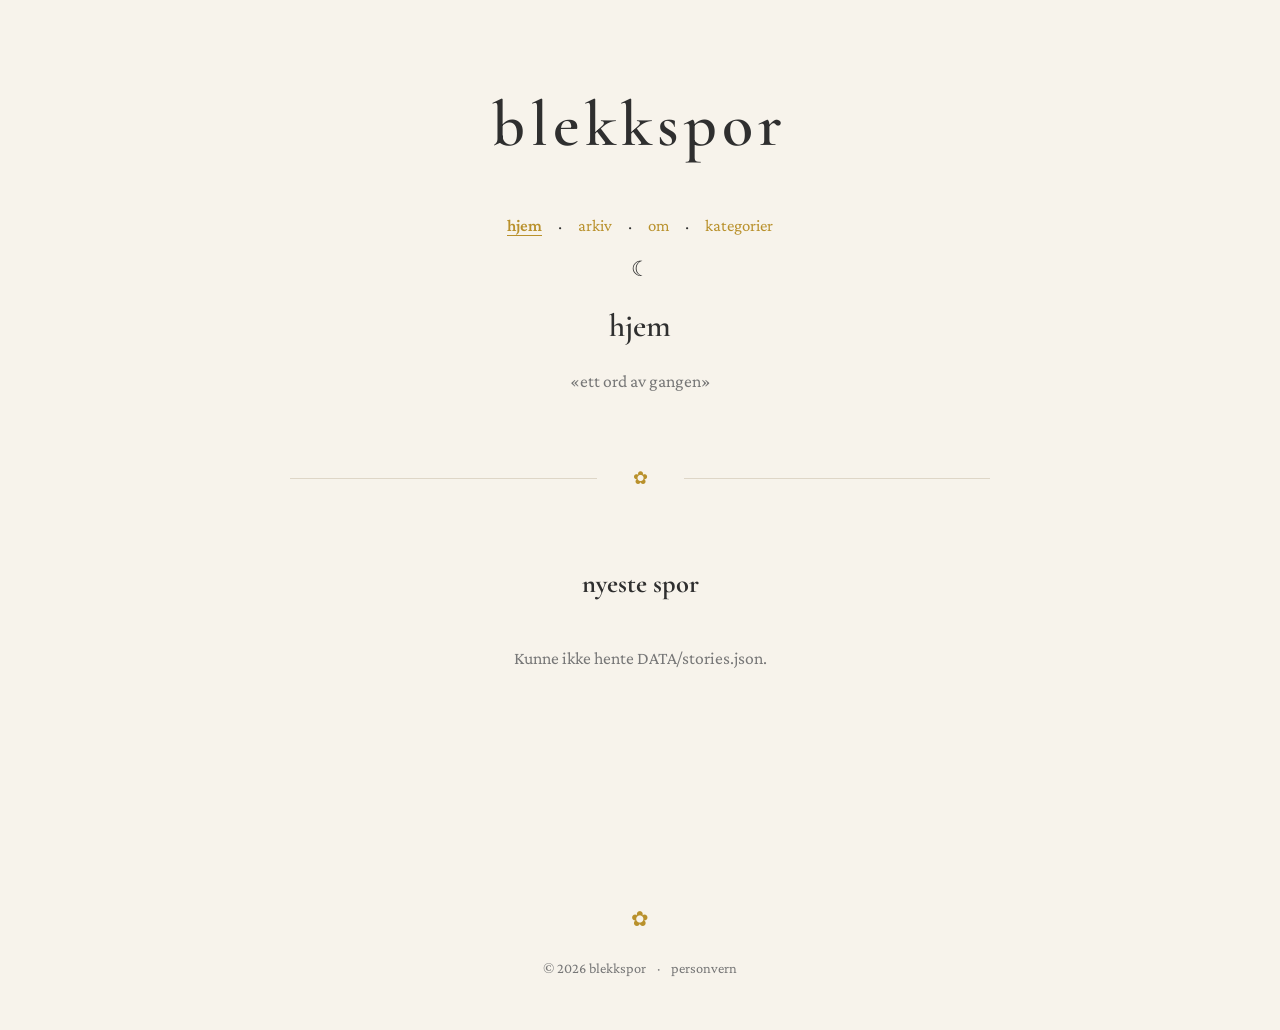
==== index.html @ 4f371b9d "Add files via upload" ====
<!DOCTYPE html>
<html lang="no">

<head>

    <!-- ============================ DOKUMENT ============================ -->

    <!-- ----------------------------- GENERELT ----------------------------- -->

    <meta charset="UTF-8">
    <meta name="viewport" content="width=device-width, initial-scale=1.0">

    <title>blekkspor</title>

    <meta
        name="description"
        content="blekkspor – noveller, dikt og andre tekster, ett ord av gangen."
    >

    <link rel="icon" href="favicon.svg" type="image/svg+xml">
    <link rel="stylesheet" href="css/style.css">


    <!-- ------------------------------ FONTER ------------------------------ -->

    <link rel="preconnect" href="https://fonts.googleapis.com">
    <link rel="preconnect" href="https://fonts.gstatic.com" crossorigin>

    <link
        href="https://fonts.googleapis.com/css2?family=Cormorant+Garamond:wght@500;600&family=Crimson+Pro:wght@400;500&display=swap"
        rel="stylesheet"
    >

</head>

<body>

    <!-- ============================= HEADER ============================= -->

    <header>

        <!-- ----------------------------- TITTEL ----------------------------- -->

        <h1 class="site-title">
            <a href="index.html">blekkspor</a>
        </h1>


        <!-- -------------------------- NAVIGASJON --------------------------- -->

        <nav
            class="main-nav"
            aria-label="Hovednavigasjon">

            <a href="index.html">hjem</a>
            <span aria-hidden="true">·</span>

            <a href="archive.html">arkiv</a>
            <span aria-hidden="true">·</span>

            <a href="about.html">om</a>
            <span aria-hidden="true">·</span>

            <a href="categories.html">kategorier</a>

        </nav>


        <!-- --------------------------- TEMAKNAPP --------------------------- -->

        <button
            class="theme-toggle"
            type="button"
            aria-label="Bytt mellom lys og mørk modus">

            ☾

        </button>

    </header>


    <!-- ============================== MAIN ============================== -->

    <main class="home-page">

        <!-- ----------------------------- INTRO ----------------------------- -->

        <h2>hjem</h2>

        <p class="home-intro">
            «ett ord av gangen»
        </p>

        <div
            class="page-divider"
            aria-hidden="true">

            <span>✿</span>

        </div>


        <!-- ------------------------- NYESTE HISTORIER ---------------------- -->

        <section class="latest-stories">

            <h2>nyeste spor</h2>

            <div id="latest-stories"></div>

        </section>

    </main>


    <!-- ============================= FOOTER ============================= -->

    <footer>

        <!-- ---------------------- DIVIDER OG COPYRIGHT --------------------- -->

        <div
            class="footer-divider"
            aria-hidden="true">

            ✿

        </div>

        <p class="footer-text">

            &copy;
            <span id="year"></span>

            <a href="index.html">
                blekkspor
            </a>

            <span aria-hidden="true">·</span>

            <a href="privacy.html">
                personvern
            </a>

            <span
                id="admin-footer-link"
                hidden>

                <span aria-hidden="true">·</span>

                <a href="ADMIN/admin-index.html">
                    admin
                </a>

            </span>

        </p>

    </footer>


    <!-- ========================== JAVASCRIPT ============================ -->

    <script src="js/main.js"></script>
    <script src="js/home.js"></script>

</body>

</html>
---- css/style.css ----
/*==============================================================================
    VARIABLER
==============================================================================*/

/* ------------------------------- FARGER ------------------------------------- */

/* Farger brukt gjennom hele nettstedet. */

:root {
    --background: #f7f3eb;
    --text: #2f2f2f;

    --link: #b9912c;
    --link-hover: #96741f;

    --border: #ded6c7;

    --text-muted: #777;
    --text-subtle: #888;

    --card-background: transparent;
}


/* ------------------------------- TYPOGRAFI ---------------------------------- */

/* Skrifttyper brukt gjennom hele nettstedet. */

:root {
    --font-body: "Crimson Pro", serif;
    --font-heading: "Cormorant Garamond", serif;
}


/* ------------------------------- SPACING ------------------------------------ */

/* Standardbredder og avstander brukt på flere sider. */

:root {
    --content-width: 700px;
    --wide-content-width: 900px;
    --page-padding: 2rem;
}



/*==============================================================================
    GENERELT
==============================================================================*/

/* ------------------------------- NULLSTILLING ------------------------------- */

/* Fjerner nettleserens standardavstander og gir mer forutsigbar størrelsesberegning. */

* {
    margin: 0;
    padding: 0;
    box-sizing: border-box;
}


/* ------------------------------- SIDEOPPSETT ------------------------------- */

body {
    background: var(--background);
    color: var(--text);

    font-family: var(--font-body);
    font-size: 1.1rem;
    line-height: 1.9;
}

main {
    width: 100%;
    max-width: var(--content-width);

    margin: 0 auto;
    padding: 0 var(--page-padding) 3rem;
}


/* ------------------------------- TYPOGRAFI --------------------------------- */

h1,
h2,
h3 {
    font-family: var(--font-heading);
}


/* ------------------------------- LENKER ------------------------------------ */

a {
    color: var(--link);
    text-decoration: none;
}

a:hover {
    color: var(--link-hover);
    text-decoration: underline;
}


/* ------------------------------- RESET -------------------------------------- */
/* Standard nullstilling av nettleserstiler. */

* {
    margin: 0;
    padding: 0;
    box-sizing: border-box;
}


/* ------------------------------- BODY --------------------------------------- */
/* Grunnleggende oppsett for hele siden. */

body {
    background: var(--background);
    color: var(--text);

    font-family: var(--font-body);
    font-size: 1.1rem;
    line-height: 1.9;
}


/* ------------------------------- BRØDTEKST ---------------------------------- */
/* Vanlig tekst, avsnitt og overskrifter. */

main {
    width: 100%;
    max-width: var(--content-width);

    margin: 0 auto;
    padding: 0 var(--page-padding) 3rem;
}

h1,
h2,
h3 {
    font-family: var(--font-heading);
}


/* ------------------------------- LENKER ------------------------------------- */
/* Standard utseende på lenker. */

a {
    color: var(--link);
}

a:hover {
    color: var(--link-hover);
    letter-spacing: 0.2em;
}


/* ------------------------------- LISTER ------------------------------------- */
/* ul, ol og li. */

ul,
ol {
    padding-left: 1.5rem;
}

li {
    margin-bottom: 0.5rem;
}


/* ------------------------------- BILDER ------------------------------------- */
/* img og andre generelle medier. */

img {
    display: block;
    max-width: 100%;
    height: auto;
}


/*==============================================================================
    HEADER
==============================================================================*/

/* ------------------------------- HEADER ------------------------------------- */
/* Nettstedets overskrift og logo. */

header {
    margin: 4rem 0 1rem;
    text-align: center;
}

h1 {
    margin-bottom: 1.5rem;

    font-size: 4rem;
    font-weight: 600;
    letter-spacing: 0.08em;
}

.site-title a {
    color: inherit;
    text-decoration: none;
    transition: color 0.2s ease;
}

.site-title a:hover {
    color: var(--link);
}


/* ------------------------------- NAVIGASJON --------------------------------- */
/* Hovednavigasjonen mellom sidene. */

.main-nav {
    display: flex;
    justify-content: center;
    flex-wrap: wrap;
    gap: 1rem;
}

.main-nav a {
    color: var(--link);

    font-size: 1.05rem;
    text-decoration: none;

    transition: color 0.2s ease;
}

.main-nav a:hover {
    color: var(--link-hover);
}

.main-nav a.active {
    font-weight: 600;
    text-decoration: underline;
    text-underline-offset: 0.25em;
}


/* ------------------------------- TEMAKNAPP ---------------------------------- */
/* Knapp for å bytte mellom lys og mørk modus. */

.theme-toggle {
    display: block;

    margin: 1rem auto 0;
    padding: 0;

    background: transparent;
    border: none;

    color: var(--text);

    font-family: inherit;
    font-size: 1.3rem;
    line-height: 1;

    cursor: pointer;
}

.theme-toggle:hover {
    color: var(--link);
}

.theme-toggle:focus-visible {
    outline: 1px solid var(--link);
    outline-offset: 0.4rem;
}


/*==============================================================================
    HOVEDSIDER
==============================================================================*/

/* Felles oppsett for sideoverskrifter og introduksjonstekst. */

/* ------------------------------- SIDEOVERSKRIFTER -------------------------- */

.home-page,
.archive-page,
.about-page,
.privacy-page,
.categories-page {
    max-width: var(--wide-content-width);
    margin: 0 auto;
}

.home-page > h2,
.archive-page > h2,
.about-page > h2,
.privacy-page > h2,
.categories-page > h2 {
    margin-bottom: 0.5rem;

    font-size: 2rem;
    font-weight: 600;
    text-align: center;
}

.home-intro,
.archive-intro,
.about-intro,
.privacy-intro,
.categories-intro {
    margin: 0 0 4rem;

    color: var(--text-muted);
    text-align: center;
}


/* ------------------------------- FORSIDE ------------------------------------ */
/* Introduksjon og nyeste historier på forsiden. */

.home-intro h2 {
    margin-bottom: 1rem;

    font-size: 1.5rem;
    font-weight: 500;
}

.home-intro p {
    color: var(--text);
}

.latest-stories > h2 {
    margin-bottom: 2rem;

    text-align: center;
}

#latest-stories {
    max-width: var(--content-width);
    margin: 0 auto;
    padding: 0 var(--page-padding);
}


/* ------------------------------- OM ----------------------------------------- */
/* Tekst og sitater på Om-siden. */

.about-text {
    max-width: 650px;
    margin: 0 auto;
}

.about-text p {
    margin-bottom: 1.6rem;
}

.quote-section {
    max-width: var(--content-width);
    margin: 0 auto 4rem;

    text-align: center;
}

.quote-section blockquote {
    margin-bottom: 1rem;

    font-family: var(--font-heading);
    font-size: 2rem;
    font-style: italic;
    line-height: 1.6;
}

.quote-section cite {
    display: block;

    color: var(--text-muted);

    font-size: 0.95rem;
    font-style: normal;
}


/* ------------------------------- KATEGORIER --------------------------------- */
/* Kort og resultatvisning på kategorisiden. */

.category-grid {
    display: grid;
    grid-template-columns: repeat(auto-fit, minmax(260px, 1fr));
    gap: 2rem;
}

.category-card {
    display: block;

    width: 100%;
    padding: 2rem;

    background: transparent;
    border: 1px solid var(--border);
    border-radius: 12px;

    color: inherit;

    font-family: inherit;
    text-align: center;
    text-decoration: none;

    appearance: none;
    cursor: pointer;

    transition:
        transform 0.2s ease,
        border-color 0.2s ease;
}

.category-card:hover {
    border-color: var(--link);
    transform: translateY(-4px);
    letter-spacing: 0.2em;
}

.category-card h3 {
    margin: 0 0 1rem;

    font-size: 1.5rem;
    font-weight: 600;
}

.category-card p {
    margin: 0;

    color: var(--text-muted);
}

.category-card.active {
    background: rgba(185, 145, 44, 0.08);
    border-color: var(--link);
}

#category-results {
    margin-top: 5rem;
}


/* ------------------------------- ARKIV -------------------------------------- */
/* Liste over publiserte historier. */

#archive-list {
    display: flex;
    flex-direction: column;

    max-width: var(--content-width);
    margin: 0 auto;
    padding: 0 var(--page-padding);
}

.archive-toolbar {
    display: flex;
    justify-content: flex-end;
    align-items: center;
    gap: 1rem;

    margin-bottom: 3rem;
    font-size: 0.85rem;
}

.archive-heading {
    display: flex;
    flex-direction: column;
    gap: 0.35rem;
}

.archive-description {
    margin: 0;

    font-size: 0.9rem;
    font-style: italic;

    color: var(--text-muted);
}

.archive-page a {
    color: var(--text);
}

.archive-page a:hover {
    color: var(--link-hover);
    text-decoration: underline;
}

/* ------------------------------- 404 ---------------------------------------- */
/* Feilmelding når en side ikke finnes. */

.error-page {
    min-height: 55vh;

    display: flex;
    flex-direction: column;
    justify-content: center;
    align-items: center;

    text-align: center;
}

.error-number {
    margin: 0;

    color: var(--link);

    font-family: var(--font-heading);
    font-size: 5rem;
    font-weight: 600;
    line-height: 1;
}

.error-symbol {
    margin: 0.5rem 0 1rem;

    color: var(--link);

    font-size: 2rem;
}

.error-page h2 {
    margin-bottom: 1rem;
}

.error-page p {
    max-width: 30rem;
}

.error-link {
    margin-top: 2rem;

    text-decoration: none;
}

.error-link:hover {
    text-decoration: underline;
}

/* ------------------------------- PRIVACY ------------------------------------- */
/* Enkel informasjon om hvordan blekkspor håndterer personvern.*/

.privacy-content {
    display: flex;
    flex-direction: column;
    gap: 1.5rem;
}


/*==============================================================================
    HISTORIER
==============================================================================*/

/* ------------------------------- HISTORIESIDE ----------------------------- */

.story-page {
    max-width: var(--wide-content-width);
    margin: 0 auto;
}

/* ------------------------------- STORY -------------------------------------- */
/* Selve historiebeholderen. */

.story {
    max-width: var(--content-width);
    margin: 0 auto;
}

.story h1 {
    text-align: left;
}

.story h2 {
    margin-bottom: 0.75rem;

    text-align: center;
}

.story-back {
    display: inline-block;

    margin-bottom: 3rem;

    color: var(--link);

    font-size: 0.95rem;
    text-decoration: none;
}

.story-back:hover {
    color: var(--link-hover);
}


/* ------------------------------- STORY BODY --------------------------------- */
/* Brødteksten i historien. */

.story-body p {
    margin-bottom: 1.5rem;
}


/* ------------------------------- STORY META --------------------------------- */
/* Informasjon om historien, samt navigasjon mellom historier. */

.story-footer {
    margin-top: 3rem;
    padding-top: 1.5rem;

    border-top: 1px solid var(--border);
}

.story-footer p:last-child {
    margin-bottom: 0;
}

.story-meta {
    display: flex;
    justify-content: center;
    align-items: center;
    flex-wrap: wrap;
    gap: 0.5rem;

    margin-bottom: 3rem;

    color: var(--text-muted);

    font-size: 0.95rem;
    text-align: center;
}


.story-information {
    display: grid;
    grid-template-columns: repeat(3, 1fr);
    gap: 1.5rem;

    margin: 0;

    text-align: center;
}

.story-information-item dt {
    color: var(--text-muted);

    font-size: 0.85rem;
    text-transform: lowercase;
}

.story-information-item dd {
    margin: 0;

    font-family: var(--font-heading);
    font-size: 1.1rem;
}

.story-comment {
    margin-top: 2rem;
    padding-top: 1.5rem;

    border-top: 1px solid var(--border);
}

.story-comment p:last-child {
    margin-bottom: 0;
}


/* ------------------------------- STORY NAV ---------------------------------- */
/* Navigasjon mellom historier. */

.story-nav {
    display: grid;
    grid-template-columns: 1fr auto 1fr;
    align-items: center;

    width: 100%;
    max-width: var(--content-width);

    margin: 4rem auto;
    gap: 2rem;
}

.story-nav a {
    color: var(--link);
    text-decoration: none;
}

.story-nav a:hover {
    color: var(--link-hover);
    text-decoration: underline;
}

.story-previous {
    text-align: left;
}

.story-back-home {
    text-align: center;
}

.story-next {
    text-align: right;
}


/* ------------------------------- NOVELLE ------------------------------------ */
/* Styling spesifikk for noveller. */

.story-novella {
    text-align: left;
}


/* ------------------------------- DIKT --------------------------------------- */
/* Styling spesifikk for dikt. */

.story-poem {
    text-align: center;
}

.story-poem .story-body {
    line-height: 1;
}

.story-poem .story-body p {
    margin-bottom: 0.5rem;
}

.story-poem .story-body p:last-child {
    margin-bottom: 4rem;
}

/* ------------------------------- UTDRAG ------------------------------------- */
/* Styling for historier publisert som utdrag. */

.story-excerpt {
    text-align: left;
    line-height: 2;
}

.story-excerpt .story-body {
    font-family: "Courier New", monospace;
    line-height: 2;
}

/* ------------------------------- KORTPROSA ----------------------------------- */
/* Styling for historier publisert som kortprosa. */

.story-shortprose {
    text-align: left;
    line-height: 2;
}

/*==============================================================================
    KOMPONENTER
==============================================================================*/

/* ------------------------------- STORY CARD --------------------------------- */
/* Gjør hele forhåndsvisningen klikkbar. */

.story-card {
    display: block;

    color: inherit;
    text-decoration: none;
}

.story-card .story-preview {
    transition: transform 0.2s ease;
}

.story-card:hover .story-preview {
    transform: translateY(-3px);
}

.story-card:hover .story-read-more {
    color: var(--link);
}

.story-link {
    color: inherit;
    text-decoration: none;
}

.story-link:hover {
    text-decoration: none;
}


/* ------------------------------- STORY PREVIEW ------------------------------ */
/* Forhåndsvisning av historier på forsiden og andre oversiktssider. */

.story-preview {
    margin-bottom: 5rem;

    text-align: center;
}

.story-preview h2 {
    margin-bottom: 0.8rem;

    font-size: 2.2rem;
    font-weight: 600;
}

.story-excerpt {
    margin-bottom: 1rem;
}

.story-read-more {
    display: block;

    width: fit-content;
    margin: 0 auto 0.5rem;

    color: var(--link);

    font-weight: 500;
    text-align: center;
    text-decoration: none;
}

.story-read-more:hover {
    color: var(--link-hover);
}

.written-date {
    margin-top: 0;

    color: var(--text-muted);

    font-size: 0.9rem;
}

.story-preview-nav {
    display: flex;
    justify-content: center;
    align-items: center;
    gap: 0.8rem;

    margin-bottom: 5rem;

    text-align: center;
}

.story-preview-nav span {
    color: var(--text-muted);

    font-size: 0.9rem;
}

/* ------------------------------- HISTORIE KORT ------------------------------------ */
/* Styling over historiekort på forsiden og i arkivet. */

.latest-story,
.archive-story {

    position: relative;

    max-width: var(--content-width);

    margin: 0 auto 2rem;

    text-align: center;

}

.latest-story-title,
.archive-story-title {
    margin-bottom: 0.8rem;

    font-size: 2.2rem;
    font-weight: 600;
}

.latest-story-title a,
.archive-story-title a {
    color: inherit;
    text-decoration: none;
}

.latest-story-title a:hover,
.archive-story-title a:hover {
    color: var(--link);
    letter-spacing: normal;
}

.latest-story-information,
.archive-story-information {
    margin-bottom: 1rem;

    color: var(--text-muted);

    font-size: 0.9rem;
}

.latest-story-summary,
.archive-story-summary {
    margin-bottom: 1rem;
    margin-top: 1rem;
    color: var(--text-muted);
    font-style: italic;
    line-height: 1.6;
}

.latest-story-link,
.archive-story-link {
    display: block;

    width: fit-content;
    margin: 0 auto 0.5rem;

    color: var(--link);

    font-weight: 500;
    text-align: center;
    text-decoration: none;
}

.latest-story-link:hover,
.archive-story-link:hover {
    color: var(--link-hover);
    letter-spacing: normal;
}

.latest-stories-status,
.latest-stories-empty,
.latest-stories-error,
.archive-status,
.archive-empty,
.archive-error {
    text-align: center;
}

.latest-stories-error,
.archive-story-error {
    color: var(--text-muted);
}

.latest-story-year,
.archive-story-year {
    font-family: "Crimson Pro", serif;
    font-size: 0.85em;
    font-weight: normal;
}

/* ------------------------------- DIVIDER ------------------------------------ */
/* Dekorative skillelinjer mellom innholdsseksjoner. */

.divider {
    margin: 5rem 0;

    color: var(--link);

    font-size: 1.4rem;
    text-align: center;
}

.page-divider {
    display: flex;
    align-items: center;
    gap: 1rem;

    max-width: var(--content-width);
    margin: 4rem auto;

    color: var(--border);
}

.page-divider::before,
.page-divider::after {
    content: "";

    flex: 1;

    border-top: 1px solid var(--border);
}

.page-divider span {
    margin: 0 1.25rem;

    color: var(--link);
}

/* Divider mellom historie-kortene. */

.archive-story:not(:last-child)::after,
.latest-story:not(:last-child)::after {

    content: "✿";

    display: block;

    width: fit-content;

    margin: 2rem auto 0;

    font-size: 1rem;

    opacity: 0.35;

}


/* ------------------------------- KNAPPER ------------------------------------ */
/* Felles styling for vanlige knapper. */

/* Foreløpig ingen generell knappestil. */

/* Kategori knapper. */

.archive-category,
.archive-sort {
    width: auto;
    padding: 0.35rem 0.5rem;

    color: var(--text);
    background-color: var(--background);

    border: none;
    border-bottom: 1px solid var(--border);

    font: inherit;
    font-size: 0.85rem;
    text-transform: lowercase;

    cursor: pointer;

    transition:
        color 0.2s ease,
        border-color 0.2s ease,
        background-color 0.2s ease;

}

.archive-category option,
.archive-sort option {
    color: var(--text);
    background-color: var(--background);
}

.archive-category:hover,
.archive-sort:hover {

    color: var(--link);

    border-bottom-color: var(--link);

}

.archive-category:focus,
.archive-sort:focus {

    outline: none;

    border-bottom-color: var(--link);

}


/*==============================================================================
    FOOTER
==============================================================================*/

/* ------------------------------- FOOTER ------------------------------------- */
/* Nettstedets bunntekst. */

footer {
    margin-top: 8rem;
    padding: 3rem var(--page-padding);

    text-align: center;
}

.footer-divider {
    margin-bottom: 1rem;

    color: var(--link);

    font-size: 1.3rem;
}


/* ------------------------------- COPYRIGHT ---------------------------------- */
/* Informasjon om nettstedet og lenker i bunnteksten. */

.footer-text {
    color: var(--text-muted);

    font-size: 0.9rem;
}

.footer-text a {
    color: inherit;
    text-decoration: none;
}

.footer-text a:hover {
    color: var(--link);
}

.footer-text span[aria-hidden="true"] {
    margin: 0 0.5rem;
}


/*==============================================================================
    FUNKSJONER
==============================================================================*/

/* ------------------------------- MØRK MODUS --------------------------------- */
/* Fargevariabler som brukes når mørkt tema er aktivt. */

[data-theme="dark"] {
    --background: #1d1b19;
    --text: #e8e1d6;

    --link: #d5b54c;
    --link-hover: #e5c96f;

    --border: #48423b;

    --text-muted: #b8afa3;
    --text-subtle: #9f968c;

    --card-background: transparent;
}

[data-theme="dark"] .latest-story-summary {
    color: #b8b0a5;
}

[data-theme="dark"] .archive-category,
[data-theme="dark"] .archive-sort,
[data-theme="dark"] .archive-category option,
[data-theme="dark"] .archive-sort option {
    color: var(--text);
    background-color: var(--background);
}


/* ------------------------------- ANIMASJONER ------------------------------- */
/* Samlede animasjoner og bevegelser brukt på nettstedet. */

/* Foreløpig ingen egne keyframe-animasjoner. */


/* ------------------------------- HJELPEKLASSER ------------------------------ */
/* Små klasser som kan brukes flere steder uten å tilhøre én bestemt side. */

.story-link-hidden {
    visibility: hidden;
    pointer-events: none;
}


/*==============================================================================
    RESPONSIVT
==============================================================================*/

/* ------------------------------- TABLET ------------------------------------- */
/* Tilpasninger for mellomstore skjermer. */

/* Foreløpig ingen egne tablet-regler. */


/* ------------------------------- MOBIL -------------------------------------- */
/* Tilpasninger for mindre skjermer. */

@media (max-width: 700px) {

    body {
        padding: 0 1.2rem;
    }

    header {
        padding-top: 2rem;
    }

    .main-nav {
        gap: 0.6rem 1rem;
    }

    main {
        width: 100%;
    }

    .story {
        max-width: 100%;
    }

    .story h2 {
        font-size: 2rem;
    }

    .quote-section blockquote {
        font-size: 1.5rem;
    }

    .quote-section cite {
    font-size: 0.9rem;
    }

    .category-grid {
        grid-template-columns: 1fr;
    }

    .story-nav {
        grid-template-columns: 1fr;

        gap: 1rem;

        text-align: center;
    }

    .story-previous,
    .story-back-home,
    .story-next {
        width: 100%;
        text-align: center;
    }

    footer {
        margin-top: 5rem;
        padding: 2rem 1rem;
    }

    .archive-entry {
        flex-direction: column;
        gap: 0.25rem;
    }

    .archive-meta {
        text-align: left;
    }

    .story-information {
    grid-template-columns: 1fr;
    gap: 1rem;
    }

}
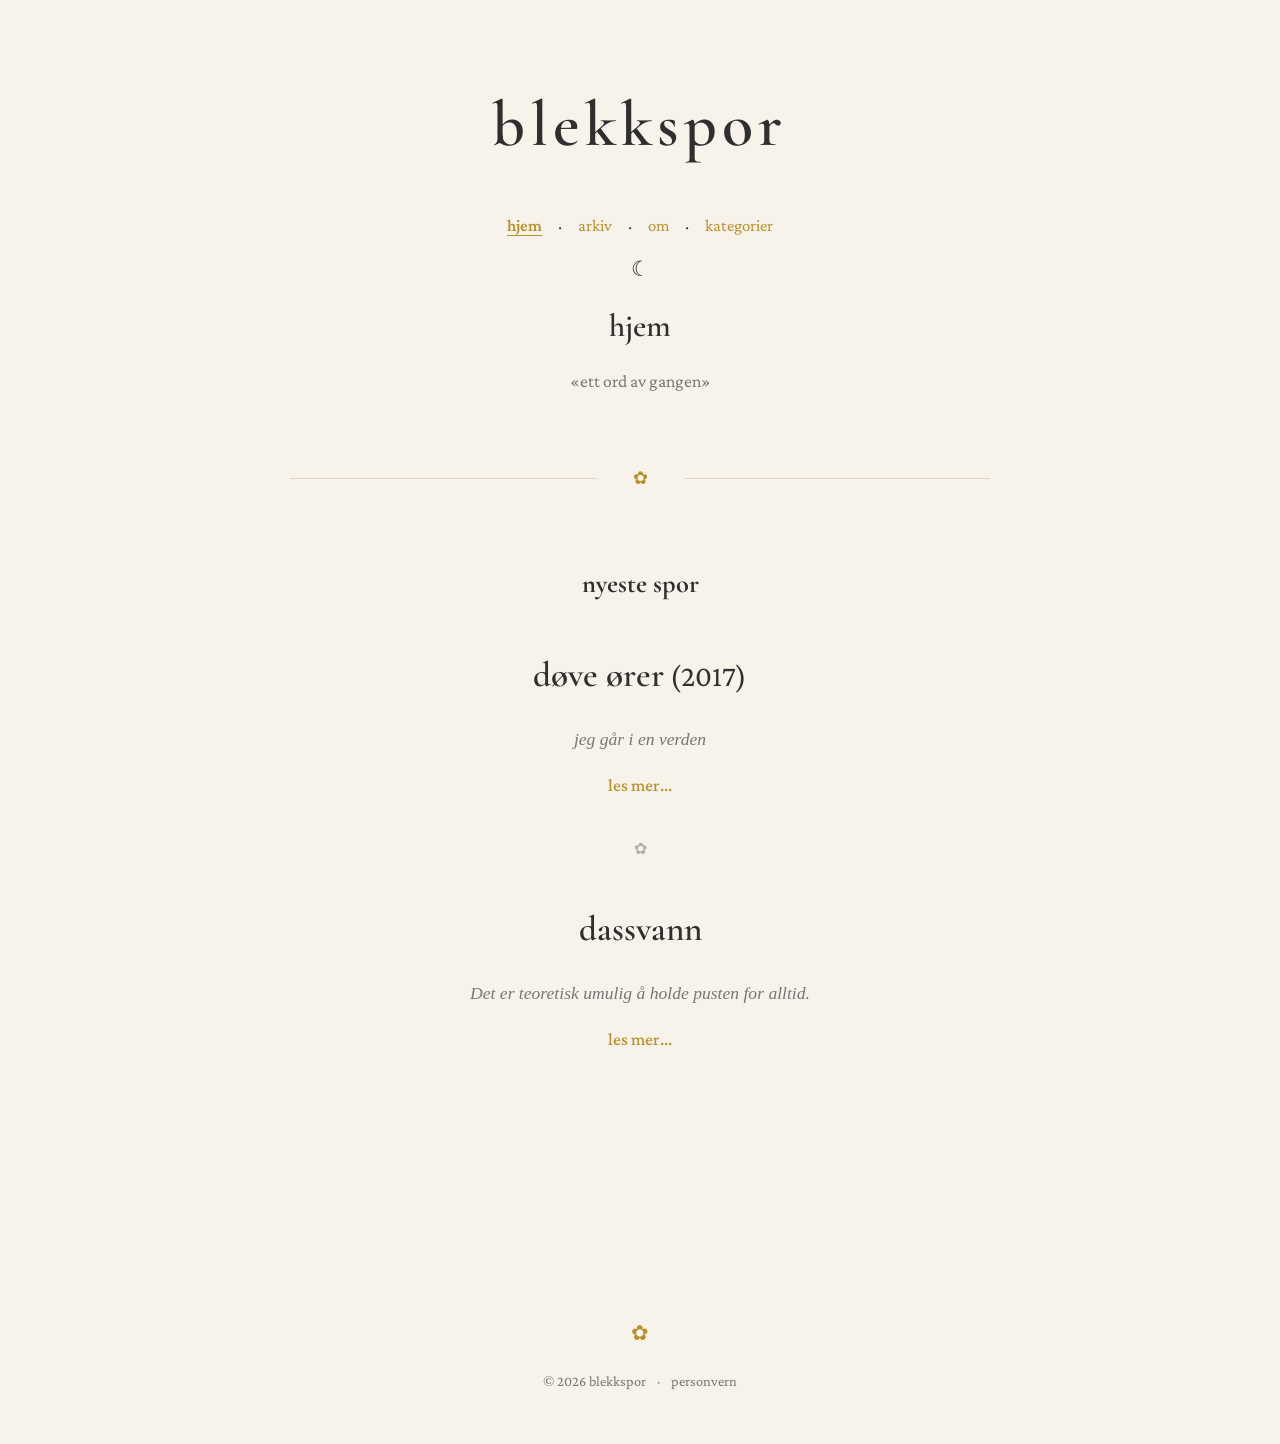
==== commit 84ea1ba6: "Add files via upload" ====
--- a/index.html
+++ b/index.html
@@ -149,7 +149,7 @@
 
                 <span aria-hidden="true">·</span>
 
-                <a href="ADMIN/admin-index.html">
+                <a href="admin/admin-index.html">
                     admin
                 </a>
 
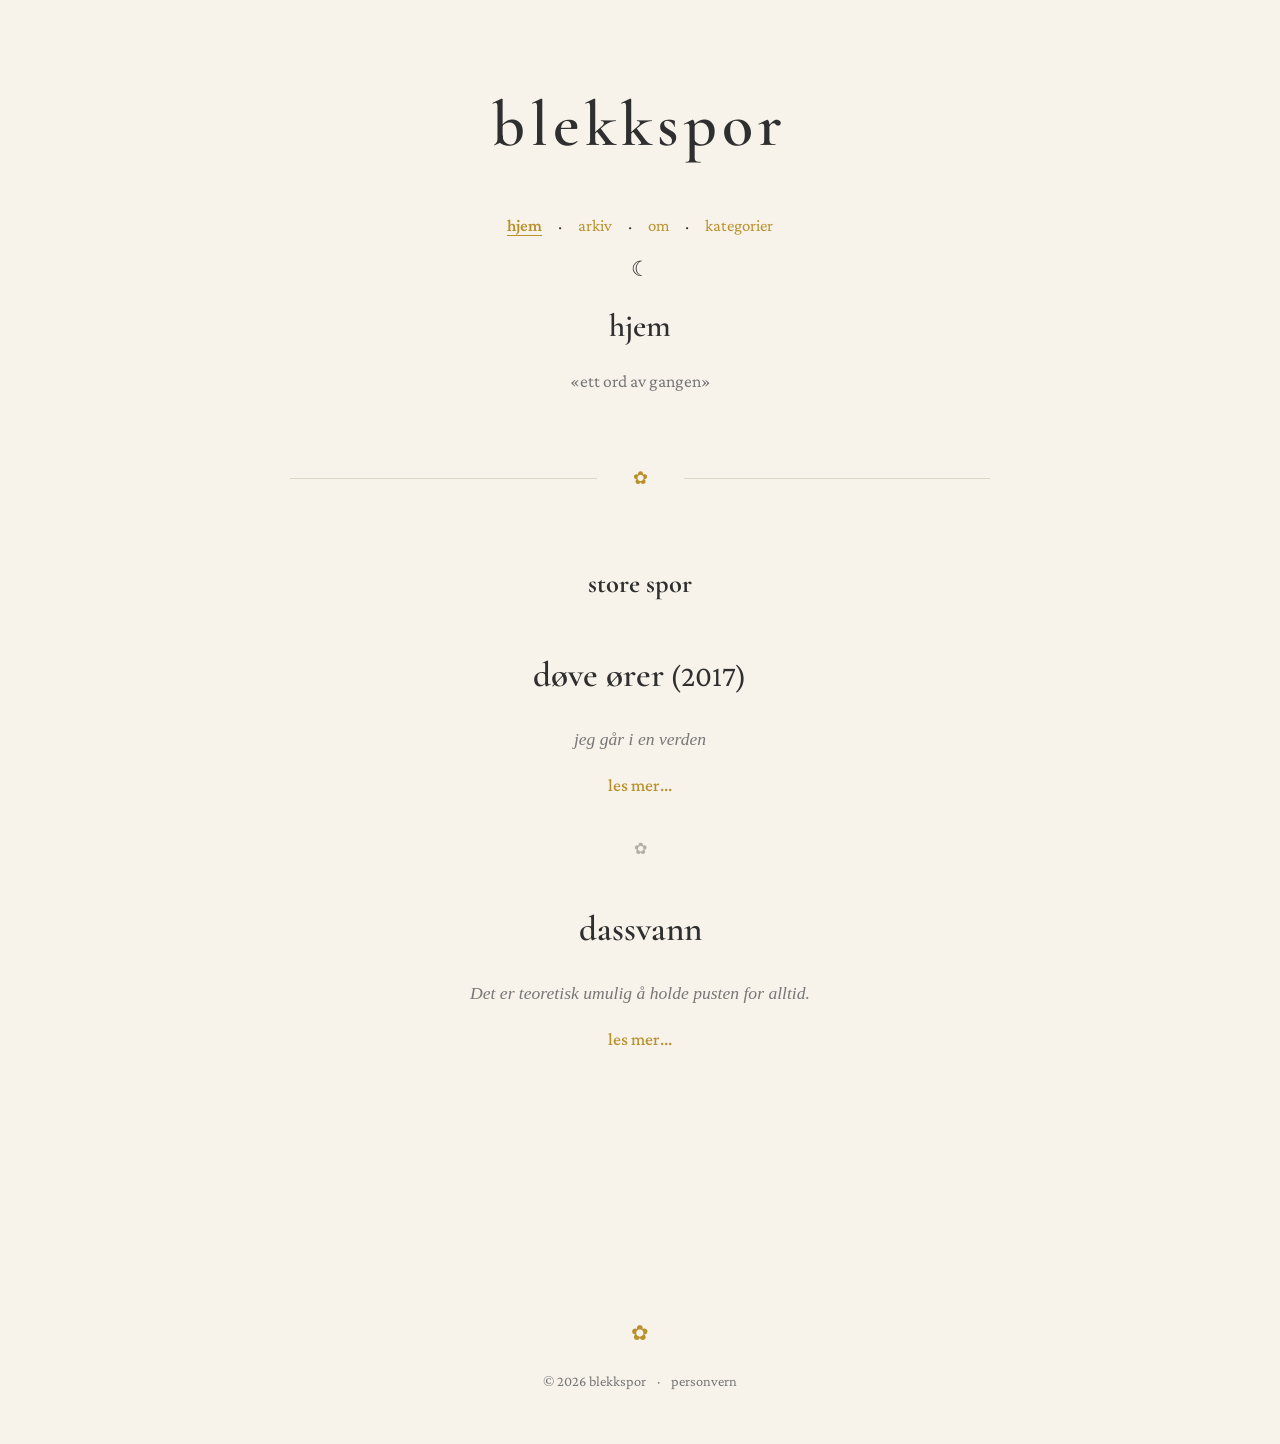
==== commit 27a95a0c: "Add files via upload" ====
--- a/index.html
+++ b/index.html
@@ -105,7 +105,7 @@
 
         <section class="latest-stories">
 
-            <h2>nyeste spor</h2>
+            <h2>store spor</h2>
 
             <div id="latest-stories"></div>
 
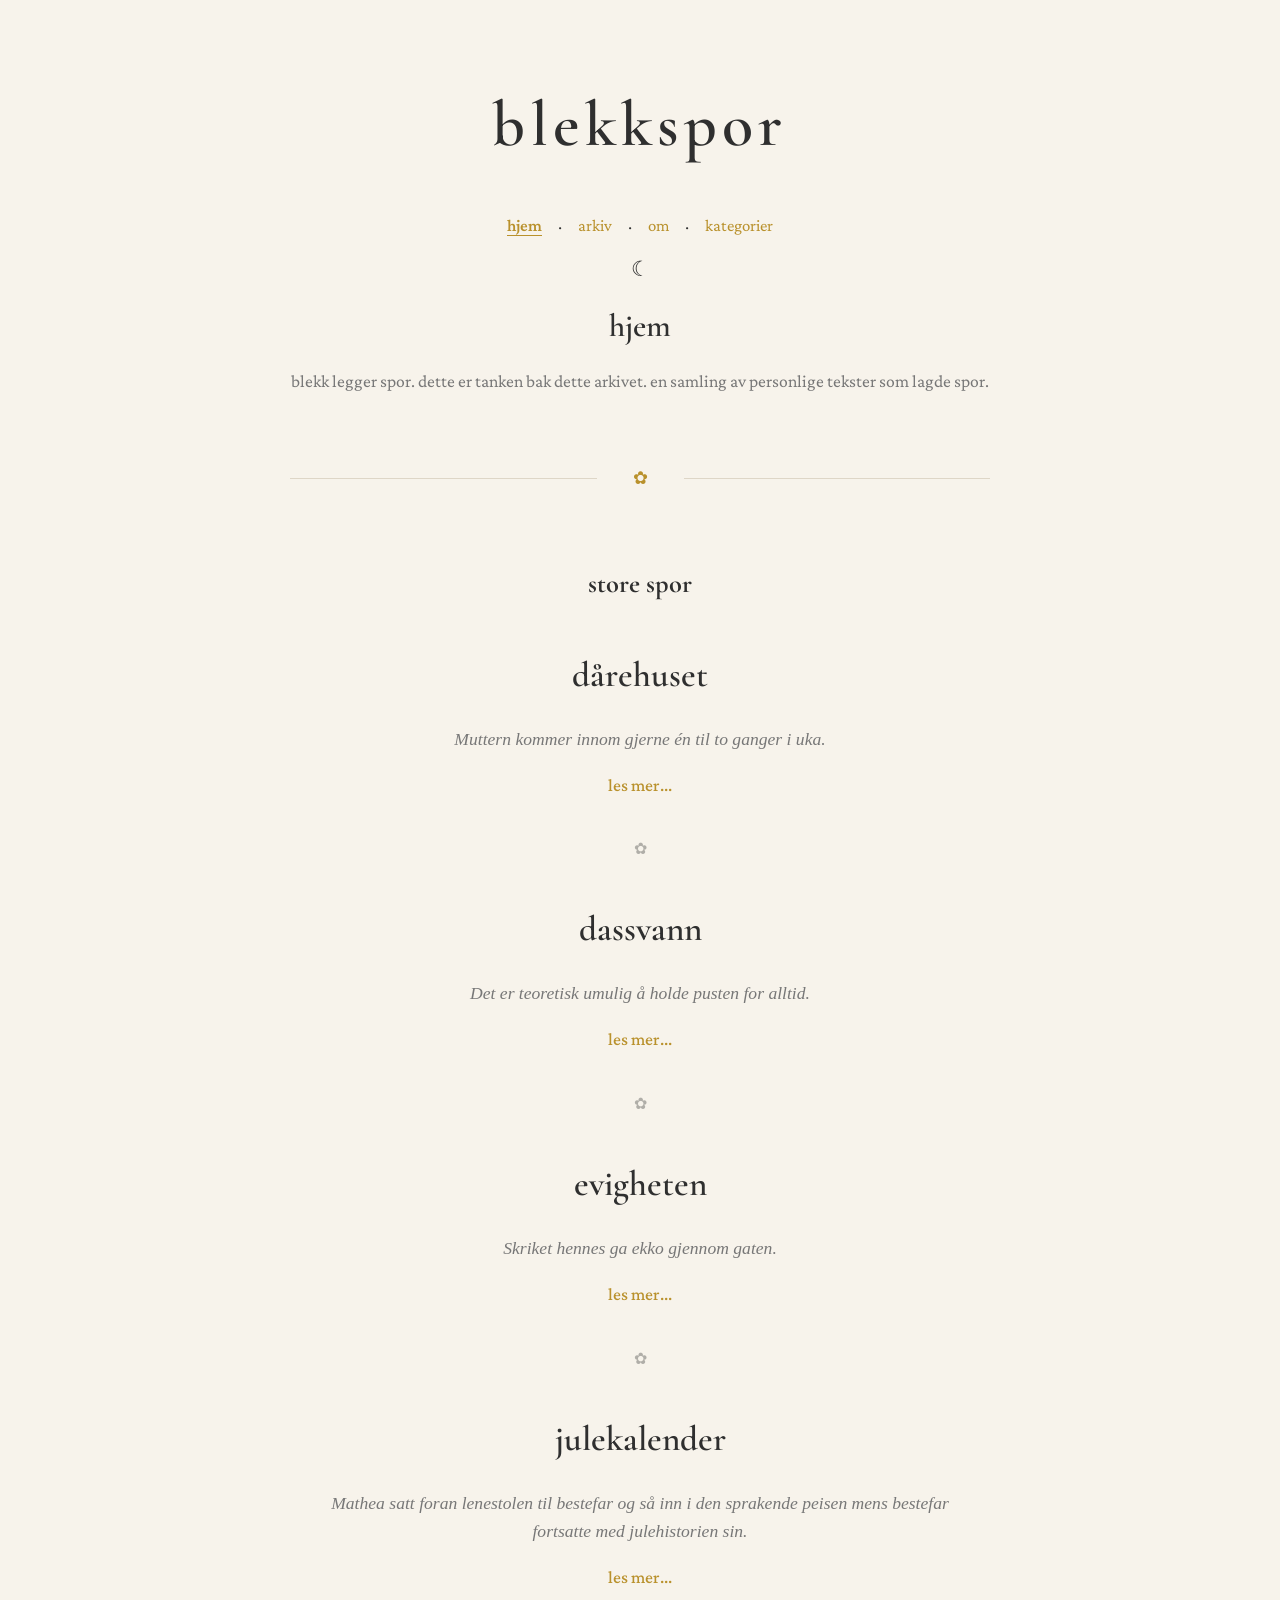
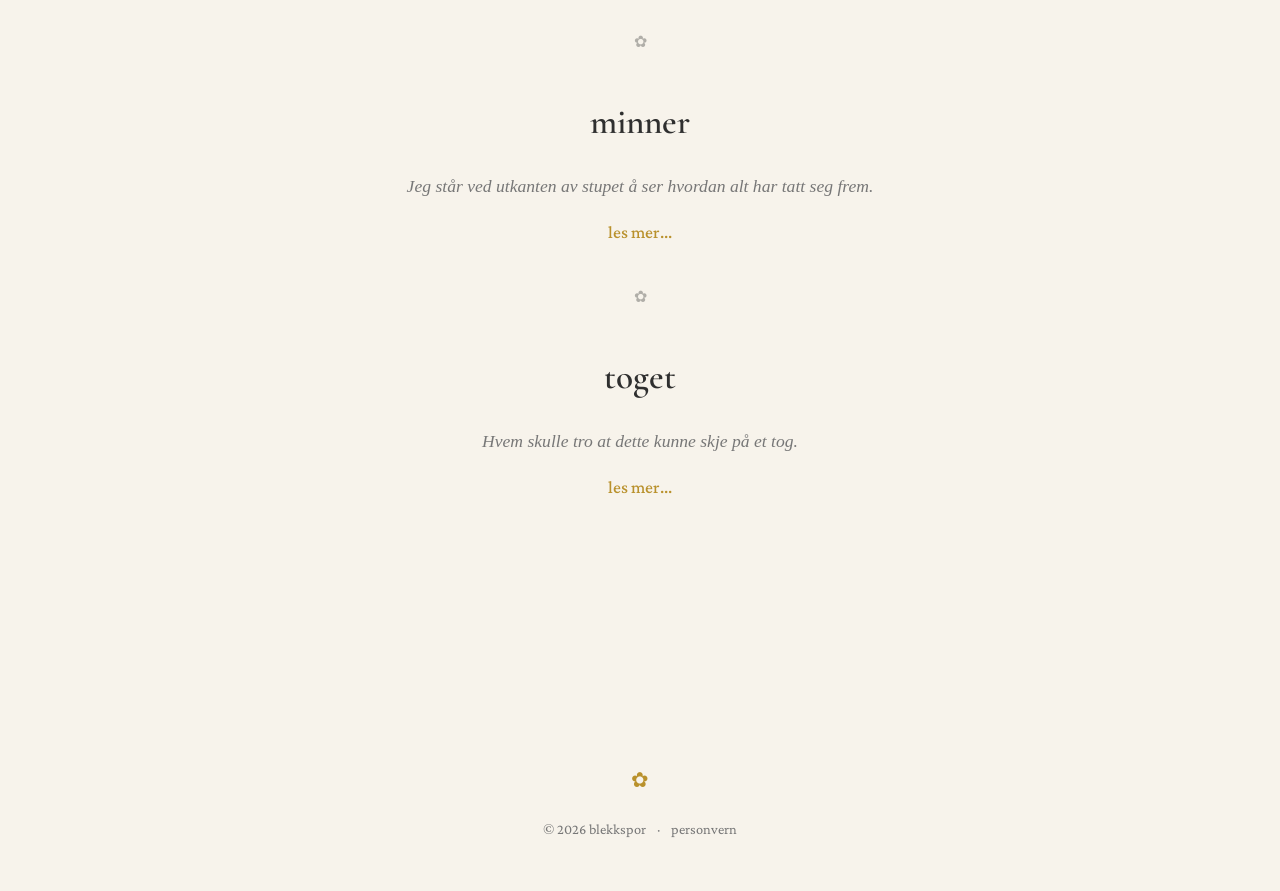
==== commit 18854c01: "Update index.html" ====
--- a/index.html
+++ b/index.html
@@ -89,7 +89,9 @@
         <h2>hjem</h2>
 
         <p class="home-intro">
-            «ett ord av gangen»
+            blekk legger spor.
+            dette er tanken bak dette arkivet.
+            en samling av personlige tekster som lagde spor.
         </p>
 
         <div
--- a/css/style.css
+++ b/css/style.css
@@ -466,11 +466,13 @@
     gap: 0.35rem;
 }
 
-.archive-description {
+.archive-description,
+.archive-count {
     margin: 0;
 
     font-size: 0.9rem;
     font-style: italic;
+    text-align: center;
 
     color: var(--text-muted);
 }
@@ -483,6 +485,7 @@
     color: var(--link-hover);
     text-decoration: underline;
 }
+
 
 /* ------------------------------- 404 ---------------------------------------- */
 /* Feilmelding når en side ikke finnes. */
@@ -595,6 +598,62 @@
 
 .story-body p {
     margin-bottom: 1.5rem;
+}
+
+/* ---------------------- EGENDESIGNET FORMATERING ---------------------- */
+
+.story-body .text-left {
+    text-align: left;
+}
+
+.story-body .text-center {
+    text-align: center;
+}
+
+.story-body h2 {
+    margin: 3rem 0 1.5rem;
+
+    font-size: 2rem;
+    line-height: 1.3;
+
+    text-align: left;
+}
+
+.story-body h3 {
+    margin: 2rem 0 1rem;
+
+    font-size: 1.5rem;
+    line-height: 1.35;
+
+    text-align: left;
+}
+
+.story-space {
+    margin: 3rem 0;
+}
+
+/* ---------------------------------------------------------------------- */
+
+
+.story-body hr {
+    width: auto;
+    margin: 3.5rem auto;
+
+    border: none;
+
+    text-align: center;
+}
+
+.story-body hr::after {
+    content: "✿";
+
+    display: inline-block;
+
+    color: var(--text-muted);
+
+    font-size: 0.85rem;
+
+    opacity: 0.4;
 }
 
 
@@ -655,6 +714,7 @@
 .story-comment {
     margin-top: 2rem;
     padding-top: 1.5rem;
+    margin-bottom: 2rem;
 
     border-top: 1px solid var(--border);
 }
@@ -738,7 +798,7 @@
 }
 
 .story-excerpt .story-body {
-    font-family: "Courier New", monospace;
+    font-size: large;
     line-height: 2;
 }
 
